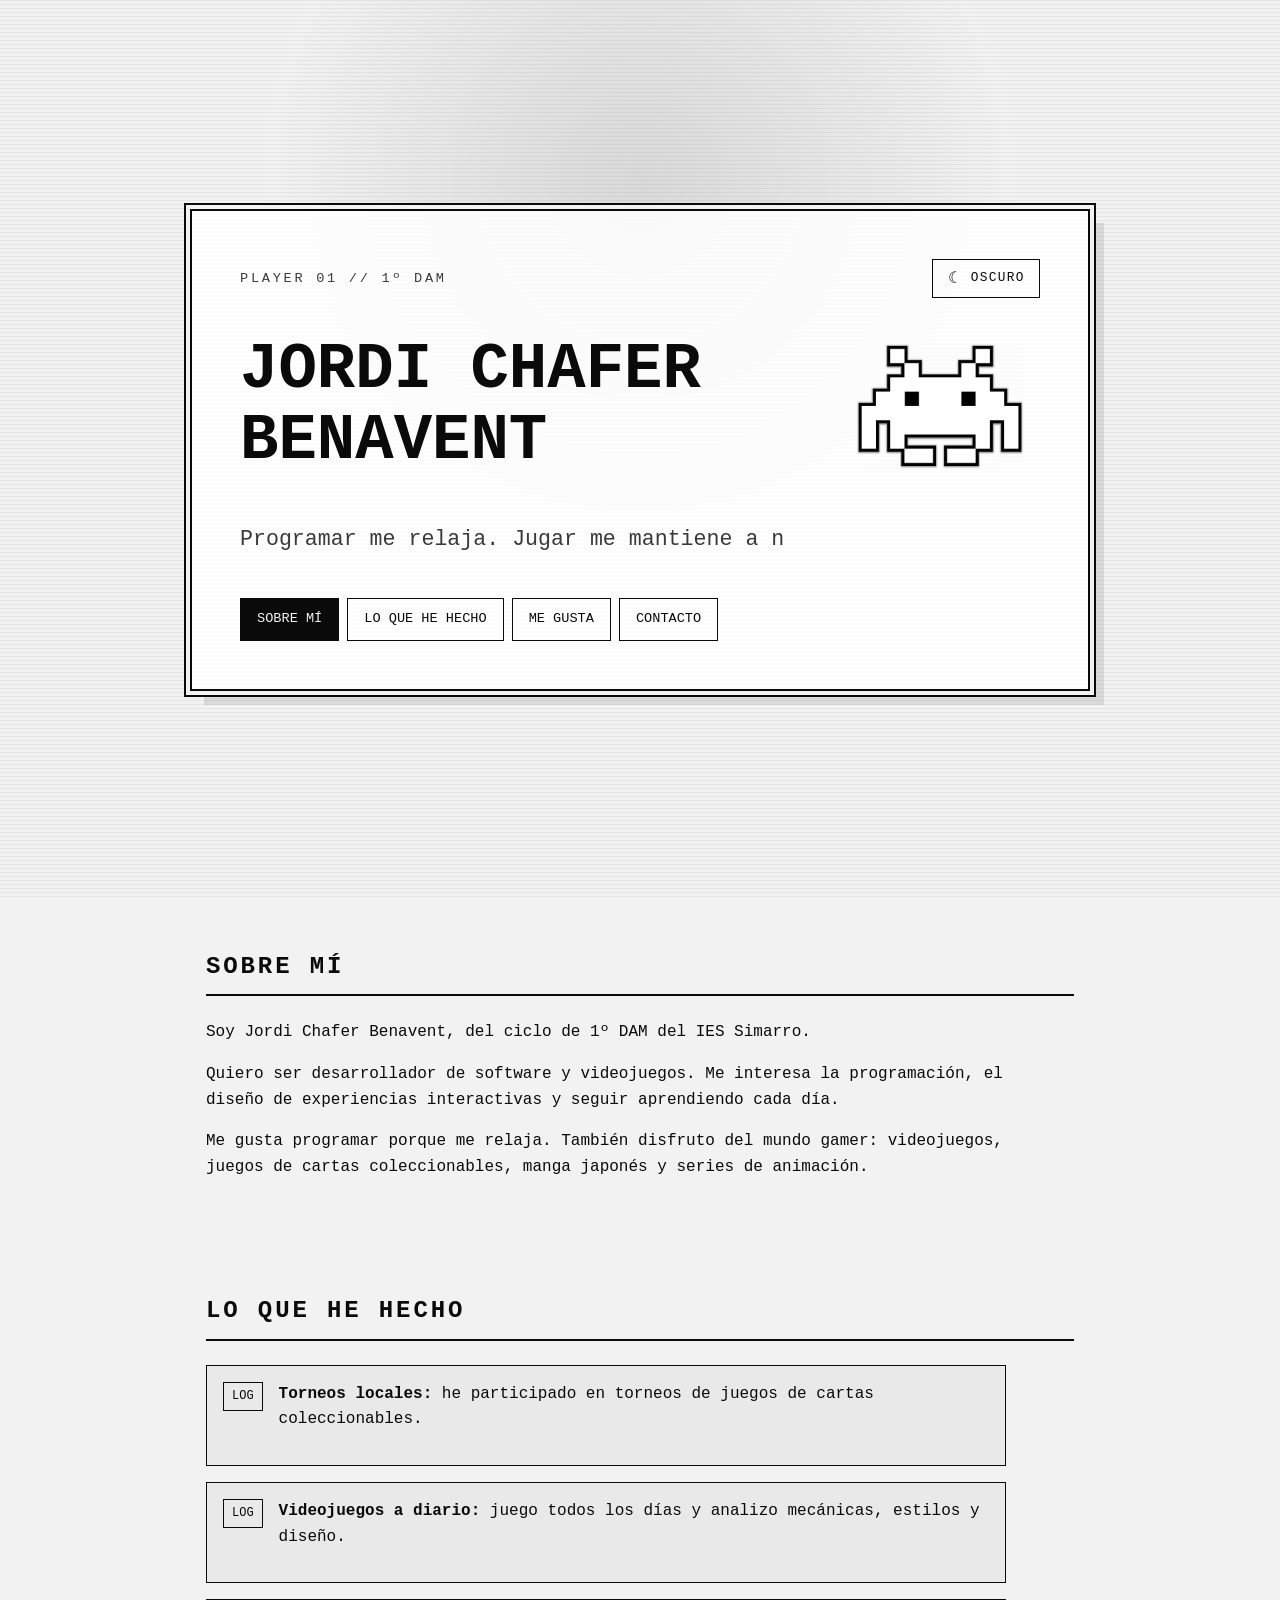
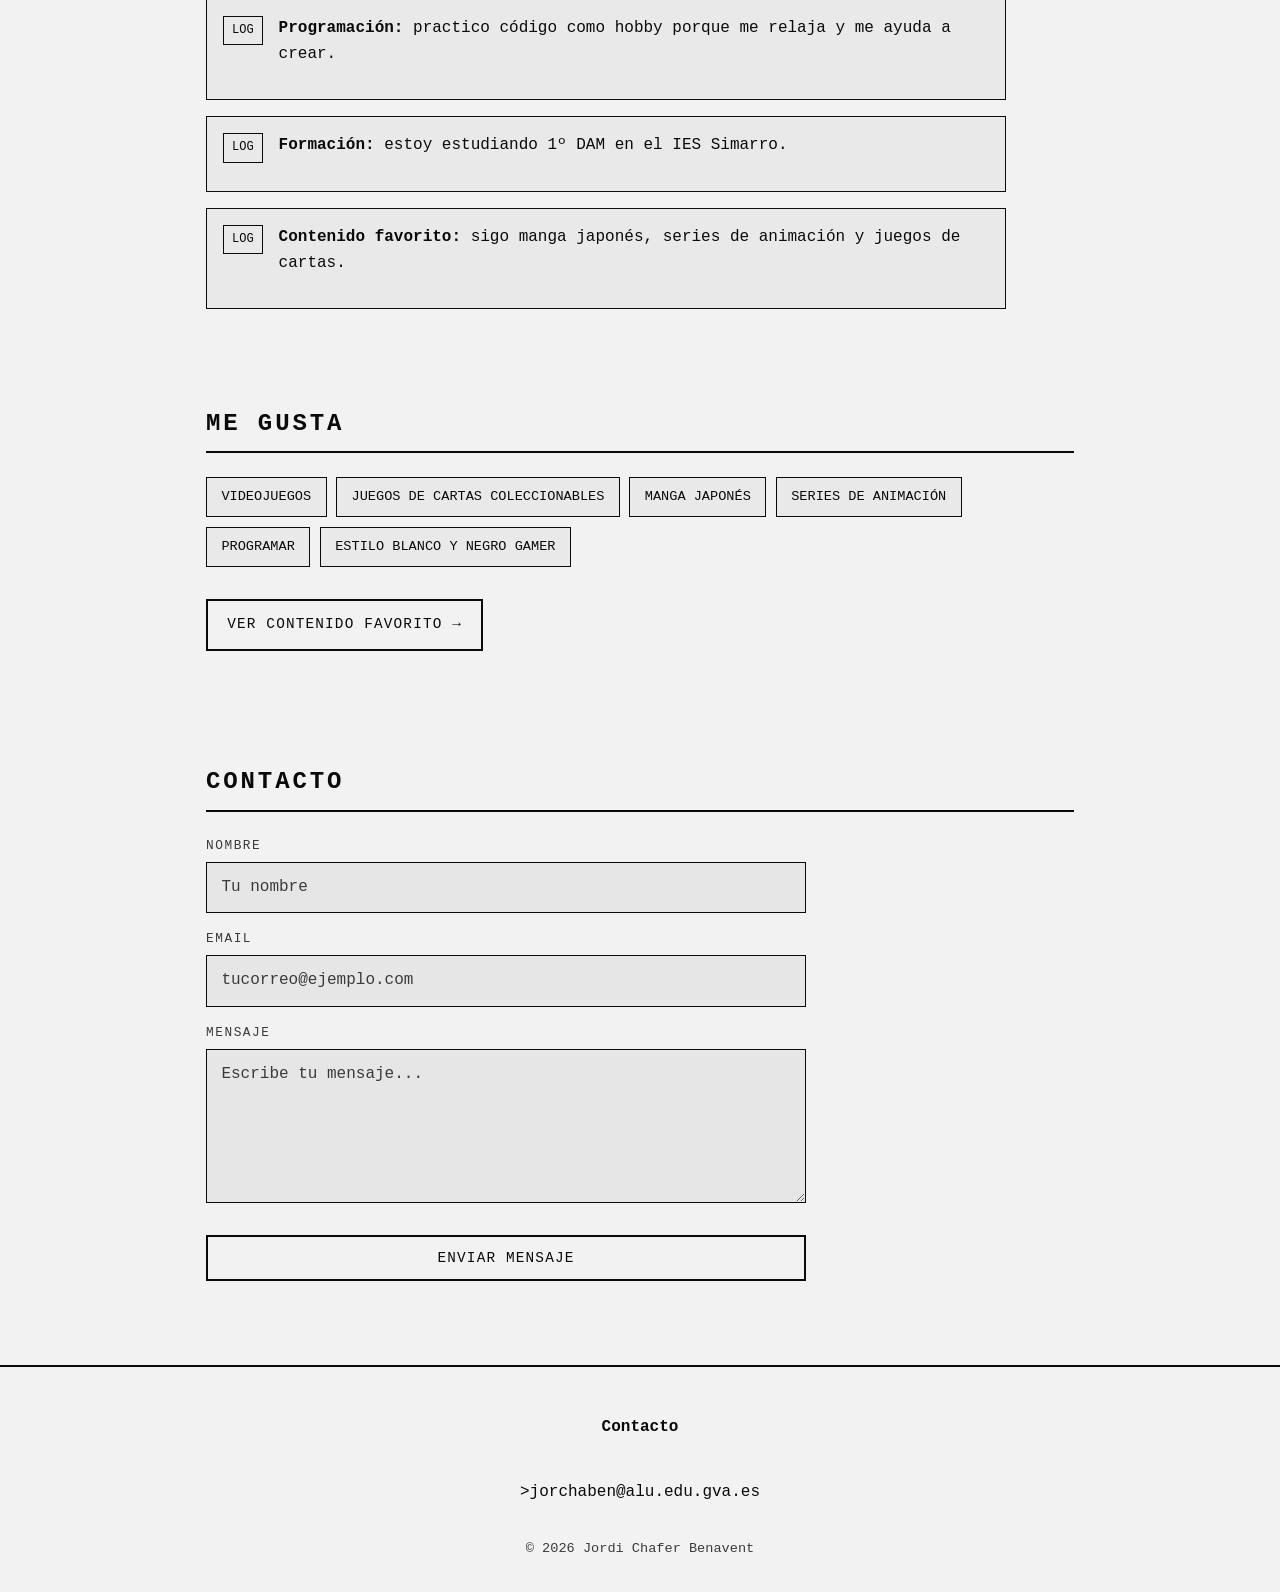
==== Principal/index.html @ 7cc08775 "5commit" ====
<!-- index.html -->
<!DOCTYPE html>
<html lang="es">
<head>
  <meta charset="UTF-8">
  <meta name="viewport" content="width=device-width, initial-scale=1.0">
  <meta name="description" content="Web personal de Jordi Chafer Benavent, estudiante de 1º DAM del IES Simarro.">
  <meta name="author" content="Jordi Chafer Benavent">
  <title>Jordi Chafer Benavent | Web personal</title>

  <!-- Aplica el tema guardado antes de pintar (evita parpadeo) -->
  <script>
    (function () {
      try {
        var t = localStorage.getItem("theme");
        if (!t) t = window.matchMedia("(prefers-color-scheme: light)").matches ? "light" : "dark";
        document.documentElement.setAttribute("data-theme", t);
      } catch (e) {}
    })();
  </script>

  <link rel="stylesheet" href="Style.css">
  <script src="Script.js" defer></script>
</head>
<body>

  <!-- Cabecera principal -->
  <header class="hero" id="inicio">
    <div class="hero__inner">
      <div class="hero__topbar">
        <p class="hero__level">PLAYER 01 // 1º DAM</p>
        <button type="button" id="theme-toggle" class="theme-toggle" aria-pressed="false">
          <span class="theme-toggle__icon" aria-hidden="true">☀</span>
          <span class="theme-toggle__label">Luz</span>
        </button>
      </div>

      <div class="hero__title-row">
        <h1 class="hero__name">Jordi Chafer Benavent</h1>
        <!-- Alien: botón que abre el minijuego -->
        <img src="./alien.png" alt="" id="invader-btn" height="200px" width="200px">
      </div>

      <p class="hero__phrase" data-text="Programar me relaja. Jugar me mantiene a nivel.">
        Programar me relaja. Jugar me mantiene a nivel.
      </p>

      <nav class="hero__nav" aria-label="Navegación principal">
        <ul>
          <li><a href="#sobre-mi">Sobre mí</a></li>
          <li><a href="#he-hecho">Lo que he hecho</a></li>
          <li><a href="#me-gusta">Me gusta</a></li>
          <li><a href="#contacto">Contacto</a></li>
        </ul>
      </nav>
    </div>
  </header>

  <main>
    <section id="sobre-mi" class="section reveal">
      <h2>Sobre mí</h2>
      <article>
        <p>Soy Jordi Chafer Benavent, del ciclo de 1º DAM del IES Simarro.</p>
        <p>Quiero ser desarrollador de software y videojuegos. Me interesa la programación, el diseño de experiencias interactivas y seguir aprendiendo cada día.</p>
        <p>Me gusta programar porque me relaja. También disfruto del mundo gamer: videojuegos, juegos de cartas coleccionables, manga japonés y series de animación.</p>
      </article>
    </section>

    <section id="he-hecho" class="section reveal">
      <h2>Lo que he hecho</h2>
      <article>
        <ul class="log">
          <li><span class="log__badge">LOG</span><p><strong>Torneos locales:</strong> he participado en torneos de juegos de cartas coleccionables.</p></li>
          <li><span class="log__badge">LOG</span><p><strong>Videojuegos a diario:</strong> juego todos los días y analizo mecánicas, estilos y diseño.</p></li>
          <li><span class="log__badge">LOG</span><p><strong>Programación:</strong> practico código como hobby porque me relaja y me ayuda a crear.</p></li>
          <li><span class="log__badge">LOG</span><p><strong>Formación:</strong> estoy estudiando 1º DAM en el IES Simarro.</p></li>
          <li><span class="log__badge">LOG</span><p><strong>Contenido favorito:</strong> sigo manga japonés, series de animación y juegos de cartas.</p></li>
        </ul>
      </article>
    </section>

    <section id="me-gusta" class="section reveal">
      <h2>Me gusta</h2>
      <article>
        <ul class="tags">
          <li>Videojuegos</li>
          <li>Juegos de cartas coleccionables</li>
          <li>Manga japonés</li>
          <li>Series de animación</li>
          <li>Programar</li>
          <li>Estilo blanco y negro gamer</li>
        </ul>
        <p><a href="../Series/series.html" class="btn">Ver contenido favorito →</a></p>
      </article>
    </section>

    <!-- Contacto con Formspree -->
    <section id="contacto" class="section reveal">
      <h2>Contacto</h2>
      <!-- Pega tu ID de Formspree en la action (sustituye TU_ID) -->
      <form class="form" id="form-contacto" action="https://formspree.io/f/xdekyodk" method="POST">
        <input type="text" name="_gotcha" class="form__gotcha" tabindex="-1" autocomplete="off">
        <input type="hidden" name="_subject" value="Mensaje desde la web de Jordi">
        <div class="field">
          <label for="nombre">Nombre</label>
          <input type="text" id="nombre" name="nombre" required autocomplete="name" placeholder="Tu nombre">
        </div>
        <div class="field">
          <label for="email">Email</label>
          <input type="email" id="email" name="email" required autocomplete="email" placeholder="tucorreo@ejemplo.com">
        </div>
        <div class="field">
          <label for="mensaje">Mensaje</label>
          <textarea id="mensaje" name="mensaje" rows="5" required placeholder="Escribe tu mensaje..."></textarea>
        </div>
        <button type="submit" class="btn btn--form" id="btn-enviar">Enviar mensaje</button>
        <p class="form__status" id="form-status" role="status" aria-live="polite"></p>
      </form>
    </section>
  </main>

  <!-- Modal del minijuego -->
  <div class="game-modal" id="game-modal" role="dialog" aria-modal="true" aria-labelledby="game-title" hidden>
    <div class="game-modal__box">
      <div class="game-modal__top">
        <h2 id="game-title" class="game-title">Space Invaders</h2>
        <button type="button" id="game-close" class="theme-toggle">✕ Cerrar</button>
      </div>

      <div class="game-hud" aria-hidden="true">
        <span>SCORE <b id="g-score">0</b></span>
        <span>OLEADA <b id="g-wave">1</b></span>
        <span>VIDAS <b id="g-lives">3</b></span>
        <span>RÉCORD <b id="g-best">0</b></span>
      </div>

      <canvas id="game-canvas" width="600" height="480" aria-label="Minijuego Space Invaders"></canvas>

      <div class="game-controls">
        <button type="button" id="g-left" aria-label="Mover izquierda">◀</button>
        <button type="button" id="g-fire" aria-label="Disparar">FIRE</button>
        <button type="button" id="g-right" aria-label="Mover derecha">▶</button>
        <button type="button" id="g-pause" aria-label="Pausa">❚❚</button>
      </div>

      <p class="game-help">← → / A D mover · ESPACIO disparar · P pausa · ESC salir</p>
      <p class="game-state" id="game-state" role="status" aria-live="polite"></p>
    </div>
  </div>

  <footer class="footer">
    <address>
      <p><strong>Contacto</strong></p>
      <p>>jorchaben@alu.edu.gva.es</p>
    </address>
    <p class="footer__note">© <span id="anio"></span> Jordi Chafer Benavent</p>
  </footer>

</body>
</html>
---- Principal/Style.css ----
/* styles.css */

:root {
  --negro: #0a0a0a;
  --blanco: #ffffff;
  --gris: #cfcfcf;
  --borde: #ffffff;
  --fondo-seccion: rgba(255, 255, 255, 0.04);
  --bg: #0a0a0a;
  --fg: #ffffff;
  --muted: #cfcfcf;
  --border: #ffffff;
  --panel: rgba(0, 0, 0, 0.78);
  --card-bg: rgba(255, 255, 255, 0.04);
  --field: rgba(255, 255, 255, 0.06);
  --scan: rgba(255, 255, 255, 0.04);
  --glow: rgba(255, 255, 255, 0.08);
}

html[data-theme="light"] {
  --negro: #f2f2f2;
  --blanco: #0a0a0a;
  --gris: #3a3a3a;
  --borde: #0a0a0a;
  --fondo-seccion: rgba(0, 0, 0, 0.04);
  --bg: #f2f2f2;
  --fg: #0a0a0a;
  --muted: #3a3a3a;
  --border: #0a0a0a;
  --panel: rgba(255, 255, 255, 0.86);
  --card-bg: rgba(0, 0, 0, 0.04);
  --field: rgba(0, 0, 0, 0.05);
  --scan: rgba(0, 0, 0, 0.05);
  --glow: rgba(0, 0, 0, 0.10);
}

* { box-sizing: border-box; }
html { scroll-behavior: smooth; transition: background-color .25s ease, color .25s ease; }

body {
  margin: 0;
  min-height: 100vh;
  background-color: var(--bg);
  color: var(--fg);
  font-family: ui-monospace, SFMono-Regular, Menlo, Monaco, Consolas, "Liberation Mono", monospace;
  line-height: 1.6;
  transition: background-color .25s ease, color .25s ease;
}

::selection { background: var(--fg); color: var(--bg); }

/* ===== Cabecera ===== */
.hero {
  min-height: 100vh;
  display: grid;
  place-items: center;
  padding: 2rem 1rem;
  background:
    radial-gradient(circle at 50% 20%, var(--glow), transparent 40%),
    repeating-linear-gradient(0deg, transparent 0px, transparent 3px, var(--scan) 3px, var(--scan) 4px);
}
.hero__inner {
  max-width: 900px; width: 100%;
  padding: clamp(1.5rem, 5vw, 3rem);
  border: 2px solid var(--border);
  background: var(--panel);
  box-shadow: 0 0 0 4px var(--bg), 0 0 0 6px var(--border), 14px 14px 0 var(--glow);
}
.hero__topbar { display: flex; align-items: center; justify-content: space-between; gap: 1rem; margin-bottom: .5rem; }
.hero__level, .subhero__level { margin: 0; color: var(--muted); text-transform: uppercase; letter-spacing: .2em; font-size: .85rem; }

.theme-toggle {
  display: inline-flex; align-items: center; gap: .5rem;
  padding: .5rem .9rem; border: 1px solid var(--border);
  background: transparent; color: var(--fg);
  font: inherit; text-transform: uppercase; letter-spacing: .1em; font-size: .8rem; cursor: pointer;
  transition: background .2s ease, color .2s ease;
}
.theme-toggle:hover, .theme-toggle:focus-visible { background: var(--fg); color: var(--bg); }
.theme-toggle__icon { font-size: 1rem; line-height: 1; }

.hero__title-row { display: flex; align-items: center; justify-content: space-between; gap: clamp(.75rem, 3vw, 2rem); flex-wrap: nowrap; }
.hero__name { margin: 0; flex: 1 1 auto; min-width: 0; text-transform: uppercase; font-size: clamp(1.6rem, 6vw, 4rem); line-height: 1.1; }

/* Alien = botón que abre el juego */
.invader {
  flex: 0 0 auto; width: 66px; height: 48px;
  appearance: none; border: 0; padding: 0; background: transparent; color: var(--fg); cursor: pointer;
  transition: transform .15s ease, filter .15s ease;
  box-shadow:
    12px 0, 48px 0,
    18px 6px, 42px 6px,
    12px 12px, 18px 12px, 24px 12px, 30px 12px, 36px 12px, 42px 12px, 48px 12px,
    6px 18px, 12px 18px, 24px 18px, 30px 18px, 36px 18px, 48px 18px, 54px 18px,
    0 24px, 6px 24px, 12px 24px, 18px 24px, 24px 24px, 30px 24px, 36px 24px, 42px 24px, 48px 24px, 54px 24px, 60px 24px,
    0 30px, 12px 30px, 18px 30px, 24px 30px, 30px 30px, 36px 30px, 42px 30px, 48px 30px, 60px 30px,
    0 36px, 12px 36px, 48px 36px, 60px 36px,
    12px 42px, 18px 42px, 24px 42px, 36px 42px, 42px 42px, 48px 42px;
}
.invader:hover, .invader:focus-visible { transform: scale(1.08); filter: drop-shadow(0 0 6px var(--fg)); }
.invader:focus-visible { outline: 2px solid var(--fg); outline-offset: 6px; }

.hero__phrase { margin: 1rem 0 0; min-height: 2.4em; color: var(--muted); font-size: clamp(1rem, 2.5vw, 1.35rem); }

/* ===== Cabecera secundaria ===== */
.subhero { padding: 3rem 1rem 2rem; border-bottom: 2px solid var(--border);
  background: radial-gradient(circle at 50% 20%, var(--glow), transparent 40%), repeating-linear-gradient(0deg, transparent 0px, transparent 3px, var(--scan) 3px, var(--scan) 4px); }
.subhero__inner { max-width: 900px; margin: 0 auto; }
.subhero__title { margin: 0; text-transform: uppercase; font-size: clamp(1.8rem, 6vw, 3.5rem); line-height: 1.1; }
.subhero__text { margin: 1rem 0 1.5rem; color: var(--muted); max-width: 70ch; }

/* ===== Nav ===== */
.hero__nav ul { list-style: none; display: flex; flex-wrap: wrap; gap: .5rem; margin: 1.5rem 0 0; padding: 0; }
.hero__nav a { display: inline-block; padding: .6rem 1rem; border: 1px solid var(--border); color: var(--fg); text-decoration: none; text-transform: uppercase; font-size: .85rem; transition: background .2s ease, color .2s ease; }
.hero__nav a:hover, .hero__nav a:focus-visible, .hero__nav a.activo { background: var(--fg); color: var(--bg); }
a:focus-visible { outline: 2px solid var(--fg); outline-offset: 3px; }

/* ===== Botón ===== */
.btn { display: inline-block; margin-top: 1rem; padding: .8rem 1.2rem; border: 2px solid var(--border); background: transparent; color: var(--fg); text-decoration: none; text-transform: uppercase; font-size: .9rem; letter-spacing: .08em; transition: background .2s ease, color .2s ease, transform .2s ease; }
.btn:hover, .btn:focus-visible { background: var(--fg); color: var(--bg); transform: translateX(4px); }
.btn--form { cursor: pointer; font-family: inherit; }
.btn--form:disabled { opacity: .6; cursor: wait; transform: none; }

/* ===== Formulario ===== */
.form { display: grid; gap: 1rem; max-width: 600px; }
.field { display: grid; gap: .35rem; }
.field label { text-transform: uppercase; font-size: .8rem; letter-spacing: .12em; color: var(--muted); }
.field input, .field textarea { width: 100%; padding: .75rem .9rem; border: 1px solid var(--border); background: var(--field); color: var(--fg); font: inherit; resize: vertical; transition: border-color .2s ease, background .2s ease; }
.field input:focus, .field textarea:focus { outline: none; border-color: var(--fg); background: var(--card-bg); }
.field input::placeholder, .field textarea::placeholder { color: var(--muted); }
.form__gotcha { position: absolute; left: -9999px; width: 1px; height: 1px; opacity: 0; }
.form__status { margin: 0; min-height: 1.4em; font-size: .9rem; text-transform: uppercase; letter-spacing: .08em; }
.form__status.ok, .form__status.error { color: var(--fg); }

/* ===== Secciones ===== */
.section { max-width: 900px; margin: 0 auto; padding: 3rem 1rem; }
.section h2 { margin: 0 0 1.5rem; text-transform: uppercase; letter-spacing: .12em; border-bottom: 2px solid var(--border); padding-bottom: .5rem; }
.section article { max-width: 800px; }
.section article p { margin: 0 0 1rem; }
code { padding: .15rem .4rem; border: 1px solid var(--border); background: var(--card-bg); color: var(--fg); font-size: .95em; }

.log { list-style: none; display: grid; gap: 1rem; margin: 0; padding: 0; }
.log li { display: grid; grid-template-columns: auto 1fr; gap: 1rem; padding: 1rem; border: 1px solid var(--border); background: var(--card-bg); }
.log__badge { align-self: start; padding: .25rem .5rem; border: 1px solid var(--border); font-size: .75rem; text-transform: uppercase; }

.tags { list-style: none; display: flex; flex-wrap: wrap; gap: .6rem; margin: 0 0 1rem; padding: 0; }
.tags li { padding: .5rem .9rem; border: 1px solid var(--border); background: var(--card-bg); text-transform: uppercase; font-size: .85rem; }

/* ===== Filtros ===== */
.filters { display: flex; flex-wrap: wrap; gap: .5rem; }
.filter { padding: .6rem 1rem; border: 1px solid var(--border); background: transparent; color: var(--fg); font: inherit; text-transform: uppercase; font-size: .85rem; cursor: pointer; transition: background .2s ease, color .2s ease; }
.filter:hover, .filter:focus-visible { background: var(--card-bg); }
.filter--active { background: var(--fg); color: var(--bg); }

/* ===== Tarjetas series ===== */
.series-grid { display: grid; grid-template-columns: repeat(auto-fit, minmax(240px, 1fr)); gap: 1rem; }
.card { display: grid; grid-template-rows: auto 1fr; border: 1px solid var(--border); background: var(--card-bg); overflow: hidden; transition: transform .2s ease, border-color .2s ease, box-shadow .2s ease; }
.card:hover, .card:focus-within { transform: translateY(-4px); border-color: var(--fg); box-shadow: 0 0 0 1px var(--glow); }
.card__poster { display: grid; place-items: center; min-height: 140px; border-bottom: 1px solid var(--border); background: linear-gradient(135deg, var(--glow), var(--card-bg)), repeating-linear-gradient(0deg, transparent 0, transparent 8px, var(--scan) 8px, var(--scan) 9px); font-size: 2rem; color: var(--muted); }
.card__body { padding: 1rem; }
.card__title { margin: 0 0 .5rem; font-size: 1.1rem; text-transform: uppercase; letter-spacing: .06em; }
.card__meta { margin: 0 0 .5rem; color: var(--muted); font-size: .9rem; }
.card__score { margin: 0 0 .75rem; color: var(--fg); letter-spacing: .1em; }
.card__comment { margin: 0; color: var(--muted); }
.card.oculta { display: none; }

/* ===== Footer ===== */
.footer { border-top: 2px solid var(--border); padding: 2rem 1rem; text-align: center; background: var(--bg); }
.footer address { font-style: normal; display: grid; gap: .5rem; max-width: 900px; margin: 0 auto 1rem; }
.footer a { color: var(--fg); text-decoration: underline dotted; }
.footer__note { margin: 0; color: var(--muted); font-size: .85rem; }

/* ===== Reveal ===== */
.reveal { opacity: 0; transform: translateY(20px); transition: opacity .6s ease, transform .6s ease; }
.reveal.visible { opacity: 1; transform: none; }

/* ===== MODAL DEL JUEGO ===== */
.game-modal {
  position: fixed; inset: 0; z-index: 50;
  display: grid; place-items: center; padding: 1rem;
  background: rgba(0, 0, 0, .78);
  backdrop-filter: blur(2px);
}
.game-modal[hidden] { display: none; }
.game-modal__box {
  width: min(640px, 100%);
  background: var(--bg);
  border: 2px solid var(--border);
  box-shadow: 0 0 0 4px var(--bg), 0 0 0 6px var(--border), 16px 16px 0 var(--glow);
  padding: 1rem;
  display: grid; gap: .8rem;
}
.game-modal__top { display: flex; align-items: center; justify-content: space-between; gap: 1rem; }
.game-title { margin: 0; text-transform: uppercase; letter-spacing: .12em; font-size: 1.3rem; }

.game-hud {
  display: flex; flex-wrap: wrap; gap: .6rem 1.2rem;
  border: 1px solid var(--border); background: var(--card-bg);
  padding: .5rem .8rem; text-transform: uppercase; font-size: .8rem; letter-spacing: .08em; color: var(--muted);
}
.game-hud b { color: var(--fg); }

#game-canvas {
  display: block; width: 100%; height: auto;
  background: var(--bg);
  border: 1px solid var(--border);
  image-rendering: pixelated;
}

.game-controls { display: grid; grid-template-columns: repeat(4, 1fr); gap: .5rem; }
.game-controls button {
  padding: .8rem .4rem; border: 1px solid var(--border); background: transparent; color: var(--fg);
  font: inherit; text-transform: uppercase; letter-spacing: .08em; cursor: pointer;
  transition: background .15s ease, color .15s ease;
  touch-action: manipulation;
}
.game-controls button:hover, .game-controls button:focus-visible, .game-controls button:active { background: var(--fg); color: var(--bg); }

.game-help { margin: 0; color: var(--muted); font-size: .8rem; text-align: center; }
.game-state { margin: 0; min-height: 1.4em; text-align: center; text-transform: uppercase; letter-spacing: .1em; font-size: .95rem; }

/* ===== Accesibilidad ===== */
@media (prefers-reduced-motion: reduce) {
  html, body { transition: none; }
  html { scroll-behavior: auto; }
  .reveal { opacity: 1; transform: none; transition: none; }
  .hero__phrase { min-height: auto; }
  .invader:hover, .invader:focus-visible { transform: none; }
}

@media (max-width: 720px) {
  .hero__title-row { flex-wrap: wrap; }
  .hero__name { flex: 1 1 100%; }
  .invader { margin-left: auto; }
}
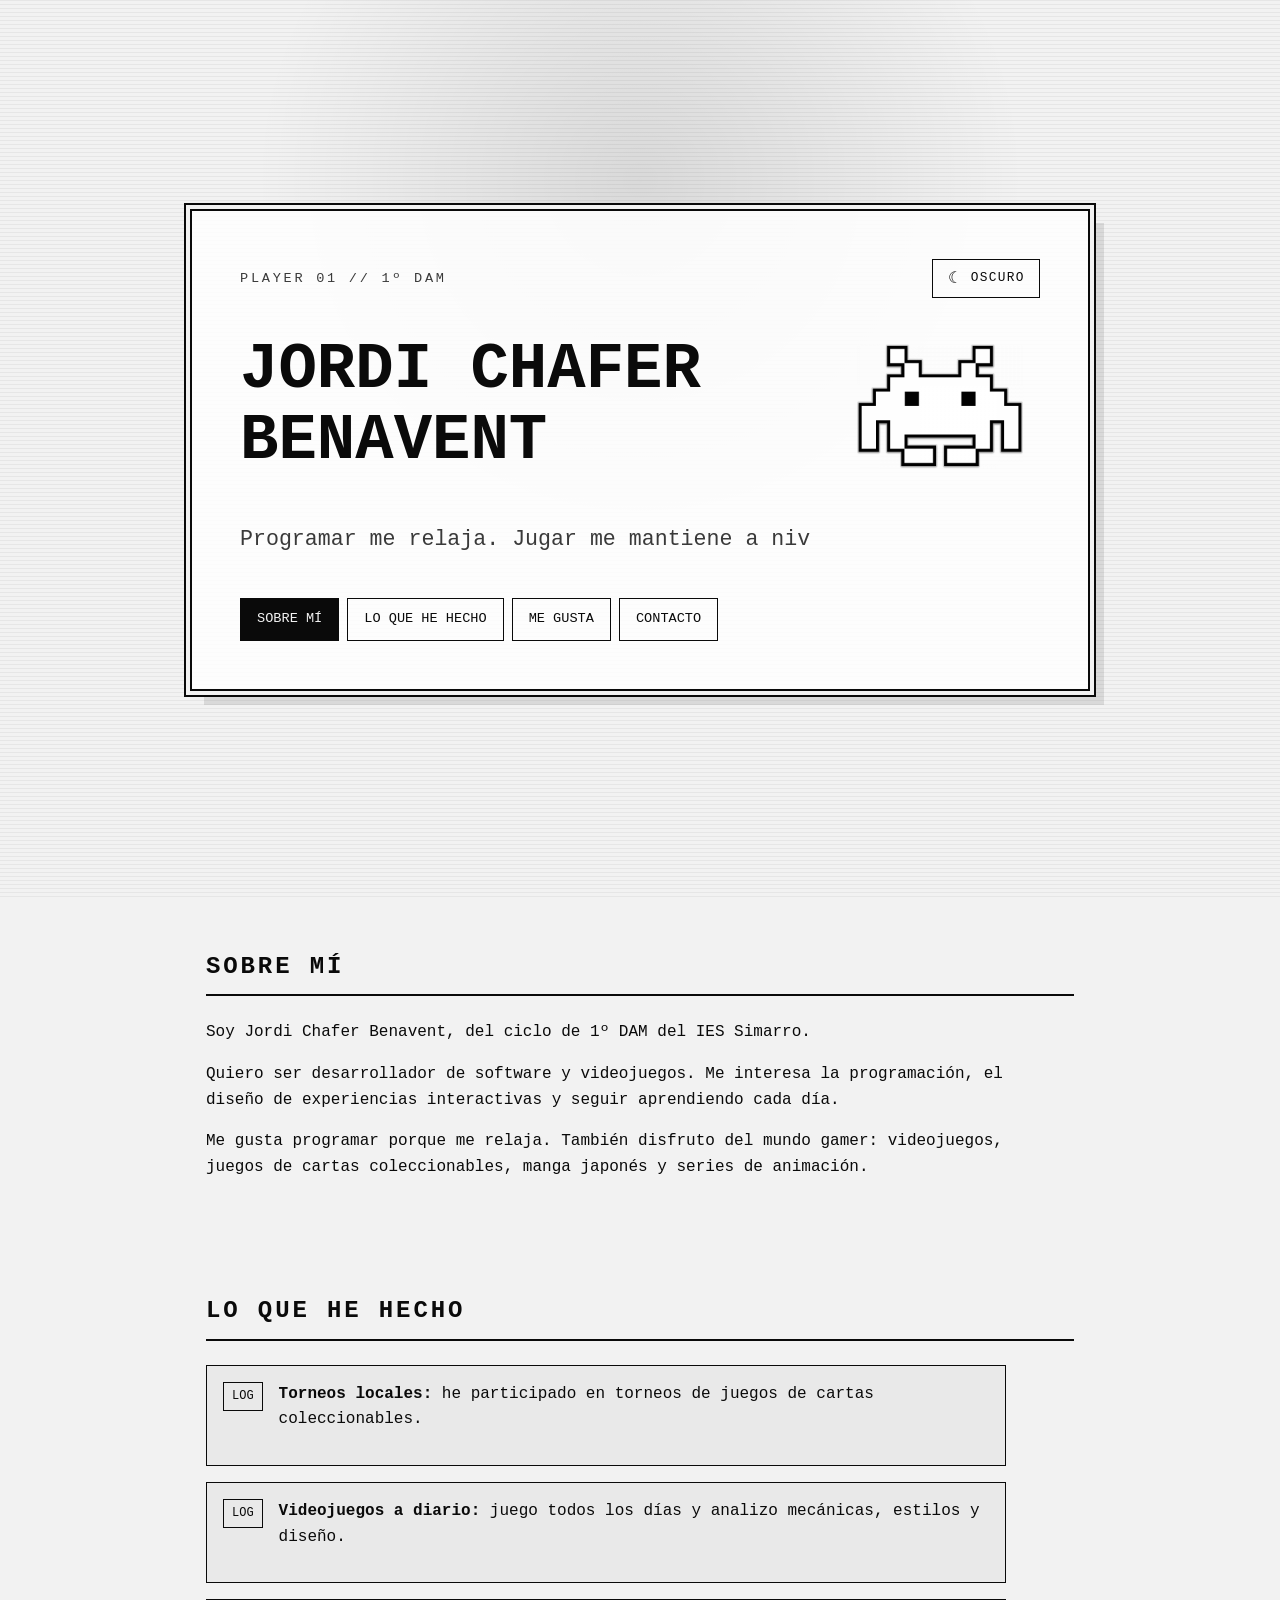
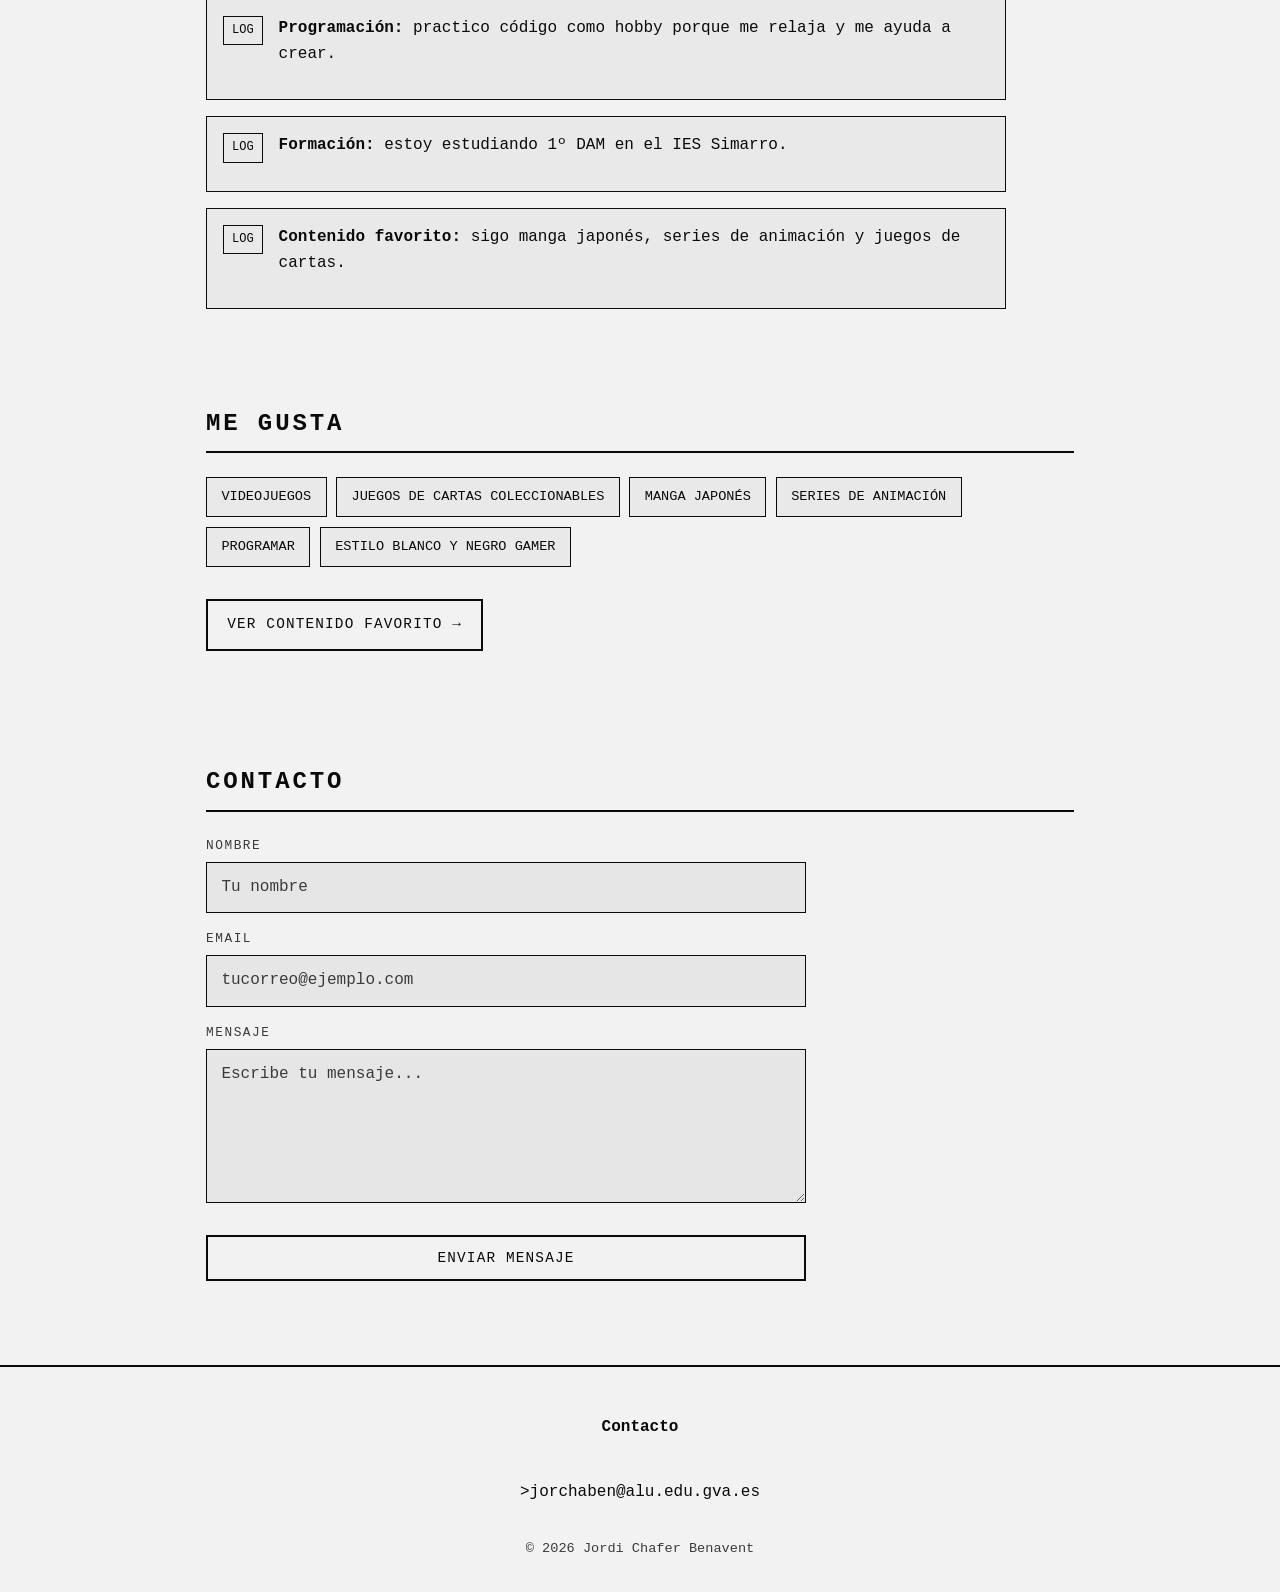
==== commit eef6e3db: "6 commit errores varios" ====
--- a/Principal/index.html
+++ b/Principal/index.html
@@ -19,8 +19,8 @@
     })();
   </script>
 
-  <link rel="stylesheet" href="Style.css">
-  <script src="Script.js" defer></script>
+  <link rel="stylesheet" href="style.css">
+  <script src="script.js" defer></script>
 </head>
 <body>
 
--- a/Principal/style.css
+++ b/Principal/style.css
@@ -0,0 +1,235 @@
+/* styles.css */
+
+:root {
+  --negro: #0a0a0a;
+  --blanco: #ffffff;
+  --gris: #cfcfcf;
+  --borde: #ffffff;
+  --fondo-seccion: rgba(255, 255, 255, 0.04);
+  --bg: #0a0a0a;
+  --fg: #ffffff;
+  --muted: #cfcfcf;
+  --border: #ffffff;
+  --panel: rgba(0, 0, 0, 0.78);
+  --card-bg: rgba(255, 255, 255, 0.04);
+  --field: rgba(255, 255, 255, 0.06);
+  --scan: rgba(255, 255, 255, 0.04);
+  --glow: rgba(255, 255, 255, 0.08);
+}
+
+html[data-theme="light"] {
+  --negro: #f2f2f2;
+  --blanco: #0a0a0a;
+  --gris: #3a3a3a;
+  --borde: #0a0a0a;
+  --fondo-seccion: rgba(0, 0, 0, 0.04);
+  --bg: #f2f2f2;
+  --fg: #0a0a0a;
+  --muted: #3a3a3a;
+  --border: #0a0a0a;
+  --panel: rgba(255, 255, 255, 0.86);
+  --card-bg: rgba(0, 0, 0, 0.04);
+  --field: rgba(0, 0, 0, 0.05);
+  --scan: rgba(0, 0, 0, 0.05);
+  --glow: rgba(0, 0, 0, 0.10);
+}
+
+* { box-sizing: border-box; }
+html { scroll-behavior: smooth; transition: background-color .25s ease, color .25s ease; }
+
+body {
+  margin: 0;
+  min-height: 100vh;
+  background-color: var(--bg);
+  color: var(--fg);
+  font-family: ui-monospace, SFMono-Regular, Menlo, Monaco, Consolas, "Liberation Mono", monospace;
+  line-height: 1.6;
+  transition: background-color .25s ease, color .25s ease;
+}
+
+::selection { background: var(--fg); color: var(--bg); }
+
+/* ===== Cabecera ===== */
+.hero {
+  min-height: 100vh;
+  display: grid;
+  place-items: center;
+  padding: 2rem 1rem;
+  background:
+    radial-gradient(circle at 50% 20%, var(--glow), transparent 40%),
+    repeating-linear-gradient(0deg, transparent 0px, transparent 3px, var(--scan) 3px, var(--scan) 4px);
+}
+.hero__inner {
+  max-width: 900px; width: 100%;
+  padding: clamp(1.5rem, 5vw, 3rem);
+  border: 2px solid var(--border);
+  background: var(--panel);
+  box-shadow: 0 0 0 4px var(--bg), 0 0 0 6px var(--border), 14px 14px 0 var(--glow);
+}
+.hero__topbar { display: flex; align-items: center; justify-content: space-between; gap: 1rem; margin-bottom: .5rem; }
+.hero__level, .subhero__level { margin: 0; color: var(--muted); text-transform: uppercase; letter-spacing: .2em; font-size: .85rem; }
+
+.theme-toggle {
+  display: inline-flex; align-items: center; gap: .5rem;
+  padding: .5rem .9rem; border: 1px solid var(--border);
+  background: transparent; color: var(--fg);
+  font: inherit; text-transform: uppercase; letter-spacing: .1em; font-size: .8rem; cursor: pointer;
+  transition: background .2s ease, color .2s ease;
+}
+.theme-toggle:hover, .theme-toggle:focus-visible { background: var(--fg); color: var(--bg); }
+.theme-toggle__icon { font-size: 1rem; line-height: 1; }
+
+.hero__title-row { display: flex; align-items: center; justify-content: space-between; gap: clamp(.75rem, 3vw, 2rem); flex-wrap: nowrap; }
+.hero__name { margin: 0; flex: 1 1 auto; min-width: 0; text-transform: uppercase; font-size: clamp(1.6rem, 6vw, 4rem); line-height: 1.1; }
+
+/* Alien = botón que abre el juego */
+.invader {
+  flex: 0 0 auto; width: 66px; height: 48px;
+  appearance: none; border: 0; padding: 0; background: transparent; color: var(--fg); cursor: pointer;
+  transition: transform .15s ease, filter .15s ease;
+  box-shadow:
+    12px 0, 48px 0,
+    18px 6px, 42px 6px,
+    12px 12px, 18px 12px, 24px 12px, 30px 12px, 36px 12px, 42px 12px, 48px 12px,
+    6px 18px, 12px 18px, 24px 18px, 30px 18px, 36px 18px, 48px 18px, 54px 18px,
+    0 24px, 6px 24px, 12px 24px, 18px 24px, 24px 24px, 30px 24px, 36px 24px, 42px 24px, 48px 24px, 54px 24px, 60px 24px,
+    0 30px, 12px 30px, 18px 30px, 24px 30px, 30px 30px, 36px 30px, 42px 30px, 48px 30px, 60px 30px,
+    0 36px, 12px 36px, 48px 36px, 60px 36px,
+    12px 42px, 18px 42px, 24px 42px, 36px 42px, 42px 42px, 48px 42px;
+}
+.invader:hover, .invader:focus-visible { transform: scale(1.08); filter: drop-shadow(0 0 6px var(--fg)); }
+.invader:focus-visible { outline: 2px solid var(--fg); outline-offset: 6px; }
+
+.hero__phrase { margin: 1rem 0 0; min-height: 2.4em; color: var(--muted); font-size: clamp(1rem, 2.5vw, 1.35rem); }
+
+/* ===== Cabecera secundaria ===== */
+.subhero { padding: 3rem 1rem 2rem; border-bottom: 2px solid var(--border);
+  background: radial-gradient(circle at 50% 20%, var(--glow), transparent 40%), repeating-linear-gradient(0deg, transparent 0px, transparent 3px, var(--scan) 3px, var(--scan) 4px); }
+.subhero__inner { max-width: 900px; margin: 0 auto; }
+.subhero__title { margin: 0; text-transform: uppercase; font-size: clamp(1.8rem, 6vw, 3.5rem); line-height: 1.1; }
+.subhero__text { margin: 1rem 0 1.5rem; color: var(--muted); max-width: 70ch; }
+
+/* ===== Nav ===== */
+.hero__nav ul { list-style: none; display: flex; flex-wrap: wrap; gap: .5rem; margin: 1.5rem 0 0; padding: 0; }
+.hero__nav a { display: inline-block; padding: .6rem 1rem; border: 1px solid var(--border); color: var(--fg); text-decoration: none; text-transform: uppercase; font-size: .85rem; transition: background .2s ease, color .2s ease; }
+.hero__nav a:hover, .hero__nav a:focus-visible, .hero__nav a.activo { background: var(--fg); color: var(--bg); }
+a:focus-visible { outline: 2px solid var(--fg); outline-offset: 3px; }
+
+/* ===== Botón ===== */
+.btn { display: inline-block; margin-top: 1rem; padding: .8rem 1.2rem; border: 2px solid var(--border); background: transparent; color: var(--fg); text-decoration: none; text-transform: uppercase; font-size: .9rem; letter-spacing: .08em; transition: background .2s ease, color .2s ease, transform .2s ease; }
+.btn:hover, .btn:focus-visible { background: var(--fg); color: var(--bg); transform: translateX(4px); }
+.btn--form { cursor: pointer; font-family: inherit; }
+.btn--form:disabled { opacity: .6; cursor: wait; transform: none; }
+
+/* ===== Formulario ===== */
+.form { display: grid; gap: 1rem; max-width: 600px; }
+.field { display: grid; gap: .35rem; }
+.field label { text-transform: uppercase; font-size: .8rem; letter-spacing: .12em; color: var(--muted); }
+.field input, .field textarea { width: 100%; padding: .75rem .9rem; border: 1px solid var(--border); background: var(--field); color: var(--fg); font: inherit; resize: vertical; transition: border-color .2s ease, background .2s ease; }
+.field input:focus, .field textarea:focus { outline: none; border-color: var(--fg); background: var(--card-bg); }
+.field input::placeholder, .field textarea::placeholder { color: var(--muted); }
+.form__gotcha { position: absolute; left: -9999px; width: 1px; height: 1px; opacity: 0; }
+.form__status { margin: 0; min-height: 1.4em; font-size: .9rem; text-transform: uppercase; letter-spacing: .08em; }
+.form__status.ok, .form__status.error { color: var(--fg); }
+
+/* ===== Secciones ===== */
+.section { max-width: 900px; margin: 0 auto; padding: 3rem 1rem; }
+.section h2 { margin: 0 0 1.5rem; text-transform: uppercase; letter-spacing: .12em; border-bottom: 2px solid var(--border); padding-bottom: .5rem; }
+.section article { max-width: 800px; }
+.section article p { margin: 0 0 1rem; }
+code { padding: .15rem .4rem; border: 1px solid var(--border); background: var(--card-bg); color: var(--fg); font-size: .95em; }
+
+.log { list-style: none; display: grid; gap: 1rem; margin: 0; padding: 0; }
+.log li { display: grid; grid-template-columns: auto 1fr; gap: 1rem; padding: 1rem; border: 1px solid var(--border); background: var(--card-bg); }
+.log__badge { align-self: start; padding: .25rem .5rem; border: 1px solid var(--border); font-size: .75rem; text-transform: uppercase; }
+
+.tags { list-style: none; display: flex; flex-wrap: wrap; gap: .6rem; margin: 0 0 1rem; padding: 0; }
+.tags li { padding: .5rem .9rem; border: 1px solid var(--border); background: var(--card-bg); text-transform: uppercase; font-size: .85rem; }
+
+/* ===== Filtros ===== */
+.filters { display: flex; flex-wrap: wrap; gap: .5rem; }
+.filter { padding: .6rem 1rem; border: 1px solid var(--border); background: transparent; color: var(--fg); font: inherit; text-transform: uppercase; font-size: .85rem; cursor: pointer; transition: background .2s ease, color .2s ease; }
+.filter:hover, .filter:focus-visible { background: var(--card-bg); }
+.filter--active { background: var(--fg); color: var(--bg); }
+
+/* ===== Tarjetas series ===== */
+.series-grid { display: grid; grid-template-columns: repeat(auto-fit, minmax(240px, 1fr)); gap: 1rem; }
+.card { display: grid; grid-template-rows: auto 1fr; border: 1px solid var(--border); background: var(--card-bg); overflow: hidden; transition: transform .2s ease, border-color .2s ease, box-shadow .2s ease; }
+.card:hover, .card:focus-within { transform: translateY(-4px); border-color: var(--fg); box-shadow: 0 0 0 1px var(--glow); }
+.card__poster { display: grid; place-items: center; min-height: 140px; border-bottom: 1px solid var(--border); background: linear-gradient(135deg, var(--glow), var(--card-bg)), repeating-linear-gradient(0deg, transparent 0, transparent 8px, var(--scan) 8px, var(--scan) 9px); font-size: 2rem; color: var(--muted); }
+.card__body { padding: 1rem; }
+.card__title { margin: 0 0 .5rem; font-size: 1.1rem; text-transform: uppercase; letter-spacing: .06em; }
+.card__meta { margin: 0 0 .5rem; color: var(--muted); font-size: .9rem; }
+.card__score { margin: 0 0 .75rem; color: var(--fg); letter-spacing: .1em; }
+.card__comment { margin: 0; color: var(--muted); }
+.card.oculta { display: none; }
+
+/* ===== Footer ===== */
+.footer { border-top: 2px solid var(--border); padding: 2rem 1rem; text-align: center; background: var(--bg); }
+.footer address { font-style: normal; display: grid; gap: .5rem; max-width: 900px; margin: 0 auto 1rem; }
+.footer a { color: var(--fg); text-decoration: underline dotted; }
+.footer__note { margin: 0; color: var(--muted); font-size: .85rem; }
+
+/* ===== Reveal ===== */
+.reveal { opacity: 0; transform: translateY(20px); transition: opacity .6s ease, transform .6s ease; }
+.reveal.visible { opacity: 1; transform: none; }
+
+/* ===== MODAL DEL JUEGO ===== */
+.game-modal {
+  position: fixed; inset: 0; z-index: 50;
+  display: grid; place-items: center; padding: 1rem;
+  background: rgba(0, 0, 0, .78);
+  backdrop-filter: blur(2px);
+}
+.game-modal[hidden] { display: none; }
+.game-modal__box {
+  width: min(640px, 100%);
+  background: var(--bg);
+  border: 2px solid var(--border);
+  box-shadow: 0 0 0 4px var(--bg), 0 0 0 6px var(--border), 16px 16px 0 var(--glow);
+  padding: 1rem;
+  display: grid; gap: .8rem;
+}
+.game-modal__top { display: flex; align-items: center; justify-content: space-between; gap: 1rem; }
+.game-title { margin: 0; text-transform: uppercase; letter-spacing: .12em; font-size: 1.3rem; }
+
+.game-hud {
+  display: flex; flex-wrap: wrap; gap: .6rem 1.2rem;
+  border: 1px solid var(--border); background: var(--card-bg);
+  padding: .5rem .8rem; text-transform: uppercase; font-size: .8rem; letter-spacing: .08em; color: var(--muted);
+}
+.game-hud b { color: var(--fg); }
+
+#game-canvas {
+  display: block; width: 100%; height: auto;
+  background: var(--bg);
+  border: 1px solid var(--border);
+  image-rendering: pixelated;
+}
+
+.game-controls { display: grid; grid-template-columns: repeat(4, 1fr); gap: .5rem; }
+.game-controls button {
+  padding: .8rem .4rem; border: 1px solid var(--border); background: transparent; color: var(--fg);
+  font: inherit; text-transform: uppercase; letter-spacing: .08em; cursor: pointer;
+  transition: background .15s ease, color .15s ease;
+  touch-action: manipulation;
+}
+.game-controls button:hover, .game-controls button:focus-visible, .game-controls button:active { background: var(--fg); color: var(--bg); }
+
+.game-help { margin: 0; color: var(--muted); font-size: .8rem; text-align: center; }
+.game-state { margin: 0; min-height: 1.4em; text-align: center; text-transform: uppercase; letter-spacing: .1em; font-size: .95rem; }
+
+/* ===== Accesibilidad ===== */
+@media (prefers-reduced-motion: reduce) {
+  html, body { transition: none; }
+  html { scroll-behavior: auto; }
+  .reveal { opacity: 1; transform: none; transition: none; }
+  .hero__phrase { min-height: auto; }
+  .invader:hover, .invader:focus-visible { transform: none; }
+}
+
+@media (max-width: 720px) {
+  .hero__title-row { flex-wrap: wrap; }
+  .hero__name { flex: 1 1 100%; }
+  .invader { margin-left: auto; }
+}
